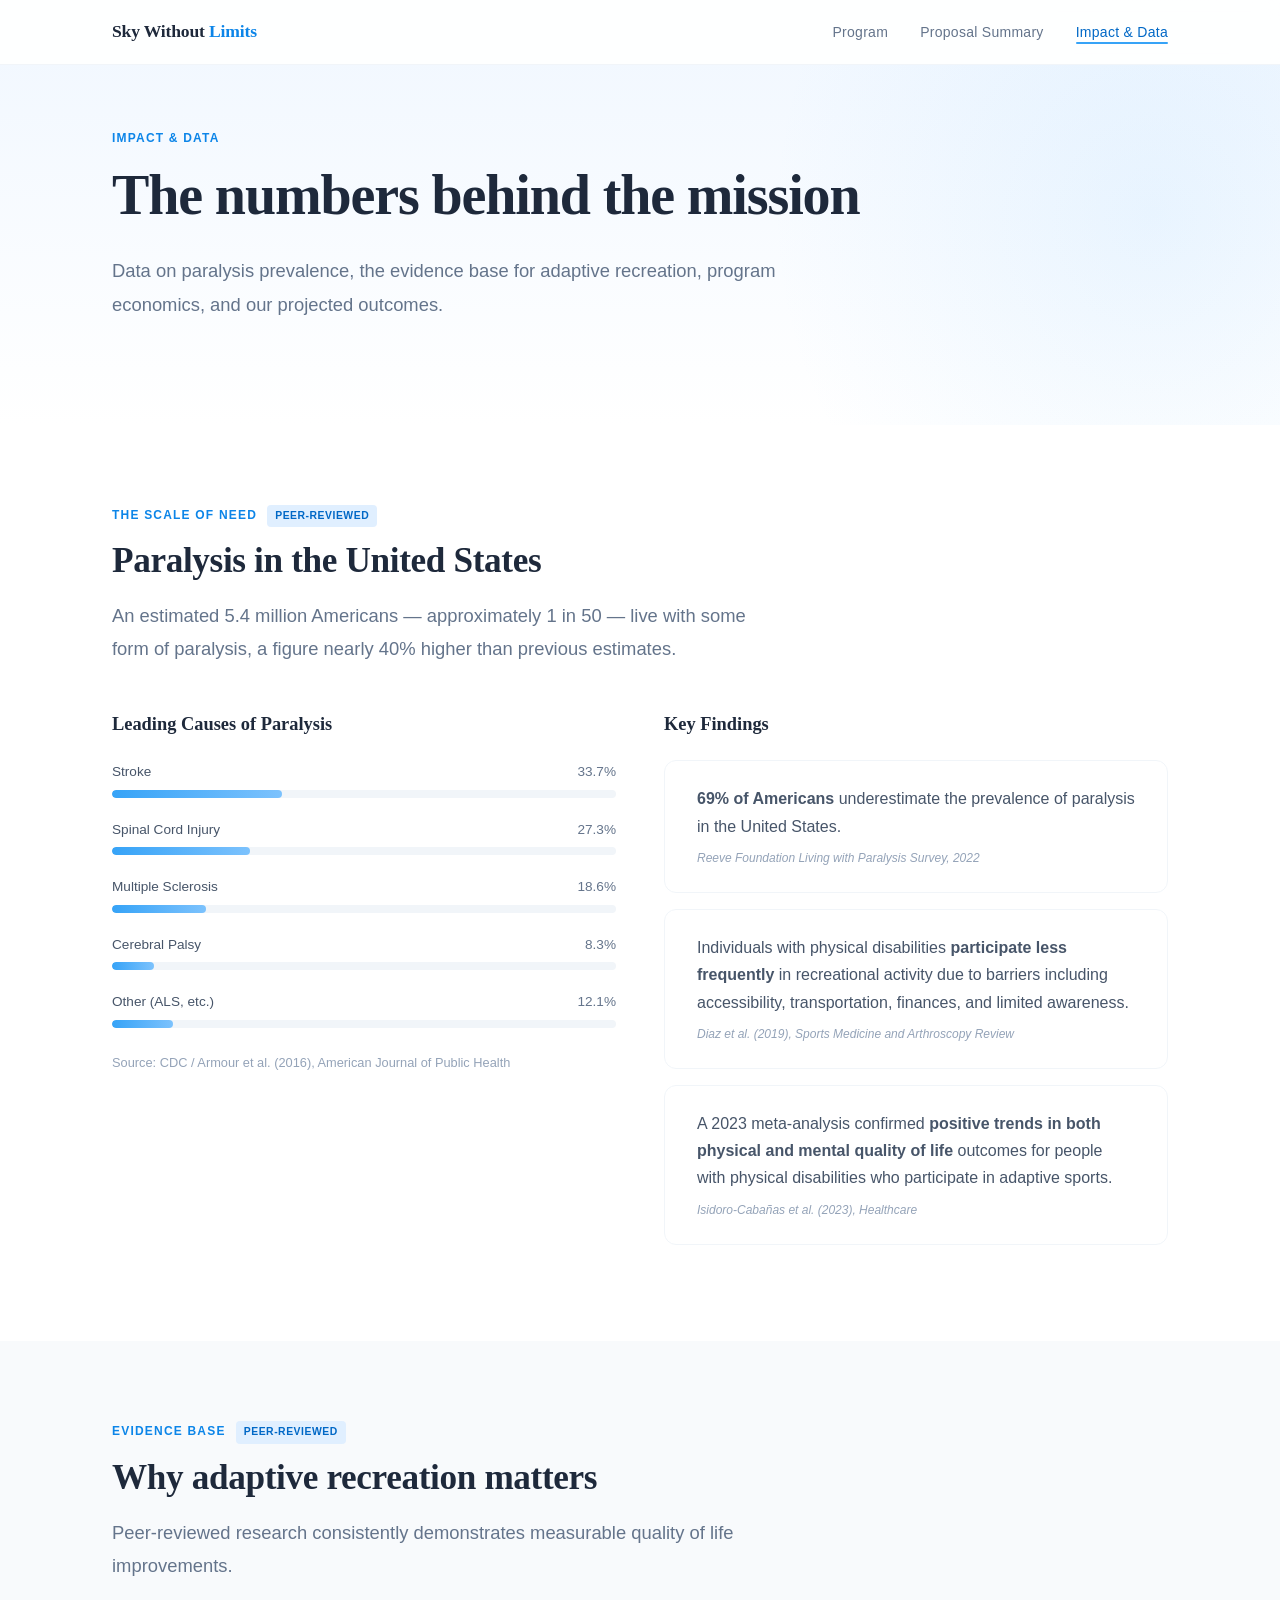
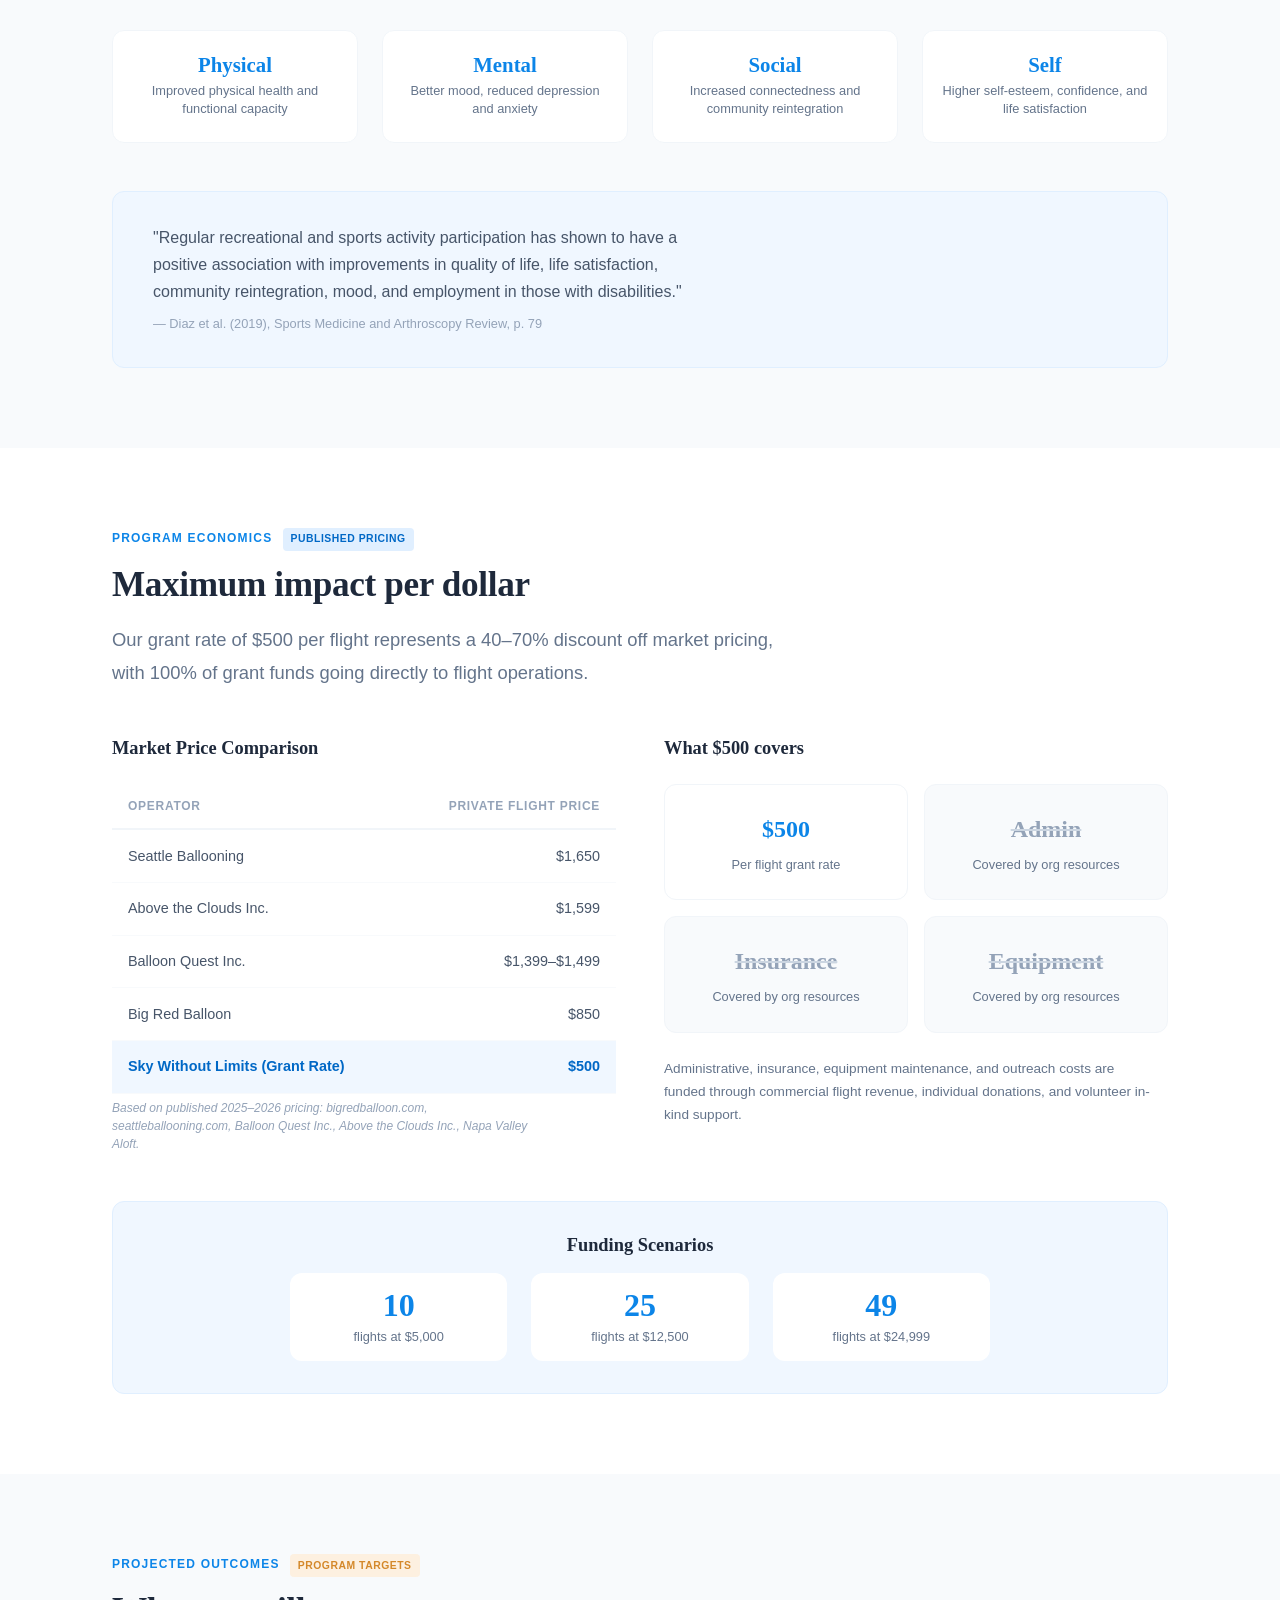
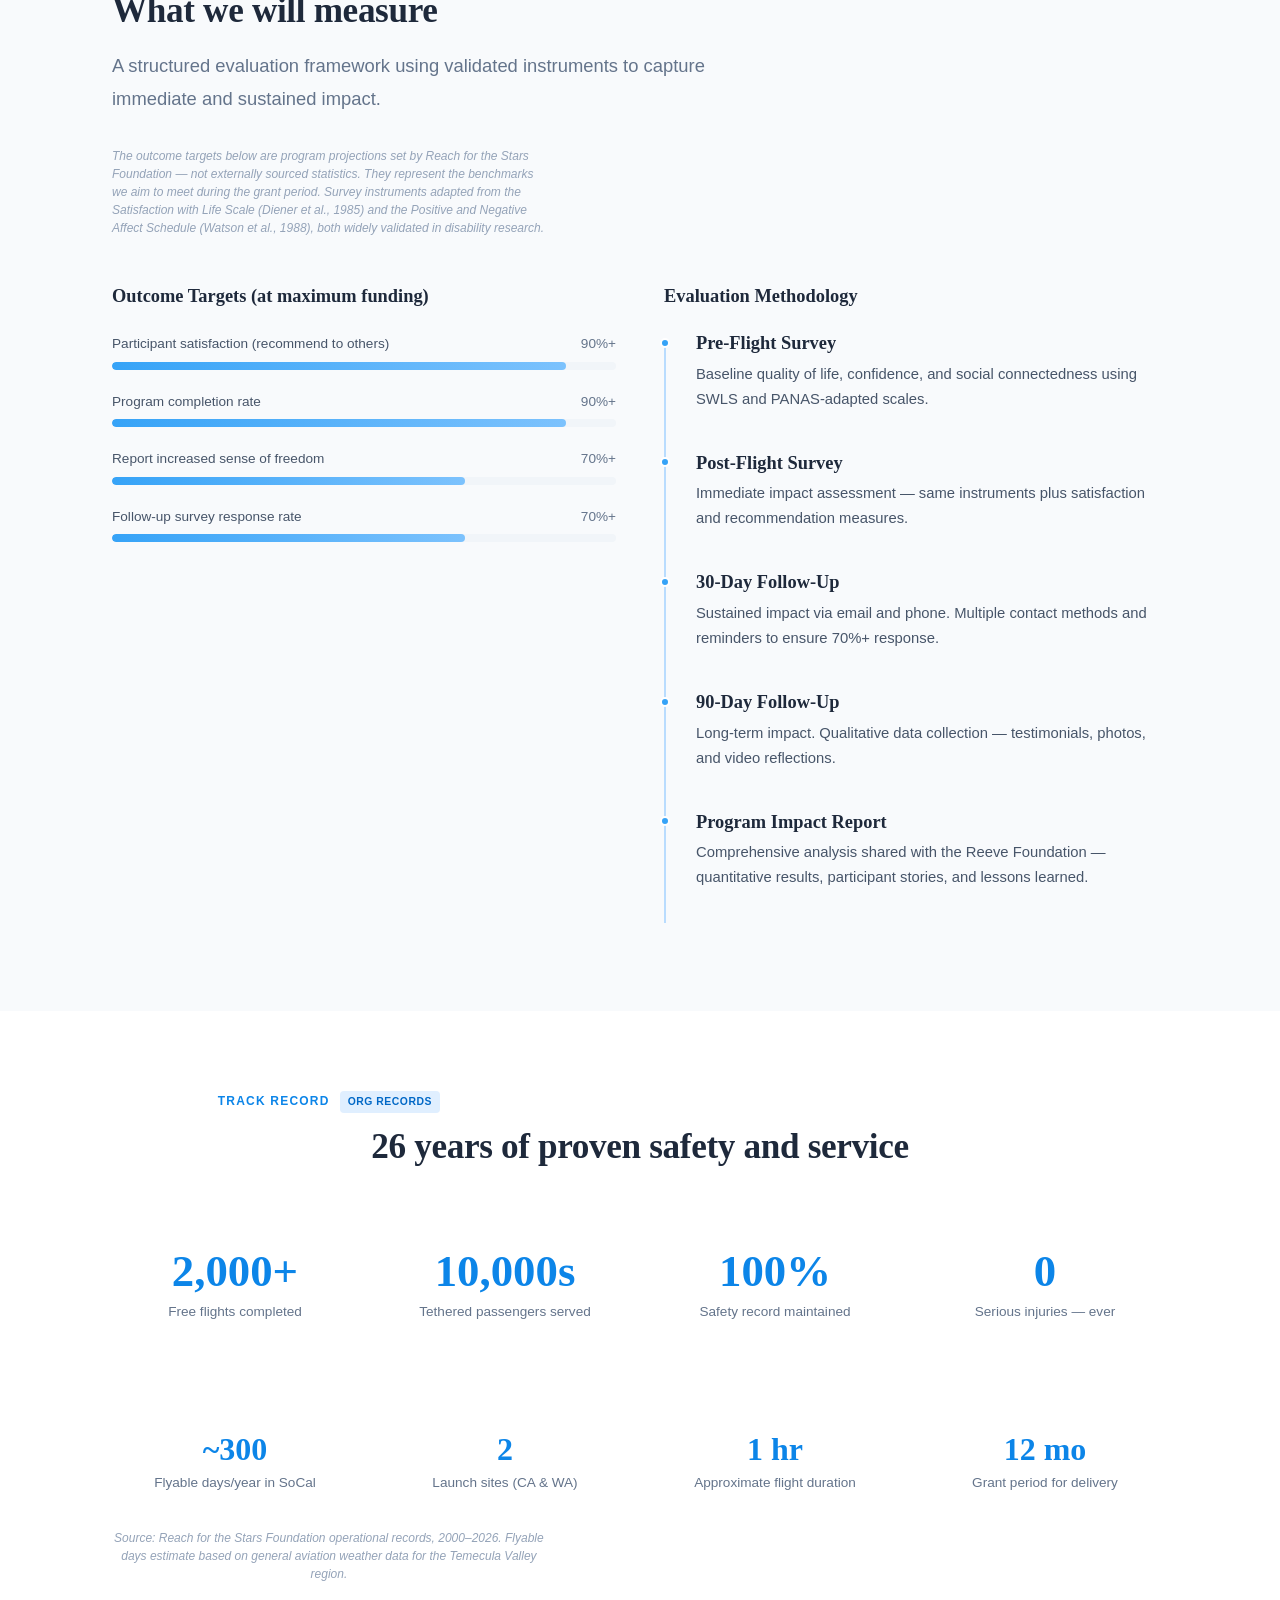
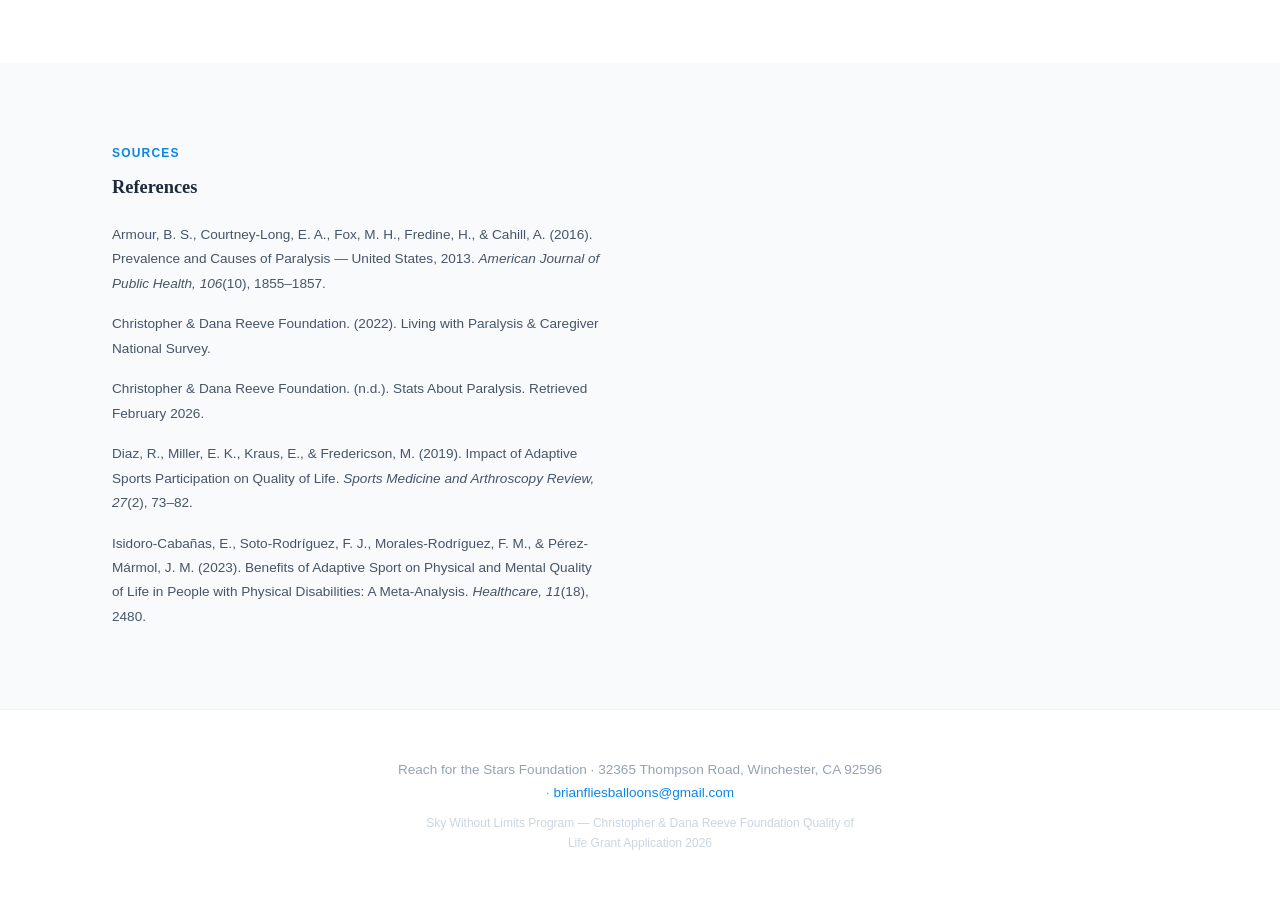
==== impact.html @ 9a1a1bbb "Sky Without Limits — Reeve Foundation grant companion site" ====
<!DOCTYPE html>
<html lang="en">
<head>
  <meta charset="UTF-8">
  <meta name="viewport" content="width=device-width, initial-scale=1.0">
  <title>Impact &amp; Data — Sky Without Limits</title>
  <link rel="stylesheet" href="styles.css">
  <style>
    /* Page-specific styles for data visualizations */
    .metric-ring {
      width: 140px;
      height: 140px;
      border-radius: 50%;
      display: flex;
      align-items: center;
      justify-content: center;
      margin: 0 auto 1rem;
      position: relative;
    }
    .metric-ring svg {
      position: absolute;
      top: 0;
      left: 0;
      width: 100%;
      height: 100%;
      transform: rotate(-90deg);
    }
    .metric-ring circle {
      fill: none;
      stroke-width: 6;
    }
    .metric-ring .ring-bg { stroke: var(--slate-100); }
    .metric-ring .ring-fill {
      stroke: var(--sky-400);
      stroke-linecap: round;
      transition: stroke-dashoffset 1.5s cubic-bezier(0.4, 0, 0.2, 1);
    }
    .metric-ring .ring-fill.warm { stroke: var(--warm-400); }
    .metric-ring .ring-label {
      position: relative;
      z-index: 1;
      text-align: center;
    }
    .metric-ring .ring-label .num {
      font-family: var(--font-serif);
      font-size: 1.6rem;
      font-weight: 600;
      color: var(--slate-800);
      line-height: 1;
      display: block;
    }
    .metric-ring .ring-label .unit {
      font-size: 0.7rem;
      color: var(--slate-400);
      text-transform: uppercase;
      letter-spacing: 0.06em;
    }

    .cause-legend {
      display: flex;
      flex-direction: column;
      gap: 0.75rem;
    }
    .cause-legend-item {
      display: flex;
      align-items: center;
      gap: 0.75rem;
    }
    .cause-dot {
      width: 12px;
      height: 12px;
      border-radius: 3px;
      flex-shrink: 0;
    }
    .cause-legend-item .cause-label {
      font-size: 0.85rem;
      color: var(--slate-600);
      flex: 1;
    }
    .cause-legend-item .cause-pct {
      font-size: 0.85rem;
      font-weight: 600;
      color: var(--slate-700);
    }

    .kpi-grid {
      display: grid;
      grid-template-columns: repeat(auto-fit, minmax(160px, 1fr));
      gap: 1.5rem;
    }
    .kpi {
      text-align: center;
      padding: 1.5rem 1rem;
      background: var(--white);
      border: 1px solid var(--slate-100);
      border-radius: 12px;
    }
    .kpi .kpi-value {
      font-family: var(--font-serif);
      font-size: 2rem;
      font-weight: 600;
      color: var(--sky-500);
      line-height: 1;
      margin-bottom: 0.4rem;
    }
    .kpi .kpi-label {
      font-size: 0.8rem;
      color: var(--slate-500);
      line-height: 1.4;
    }

    .research-card {
      background: var(--white);
      border: 1px solid var(--slate-100);
      border-radius: 12px;
      padding: 1.5rem 2rem;
      margin-bottom: 1rem;
    }
    .research-card .source {
      font-size: 0.75rem;
      color: var(--slate-400);
      margin-top: 0.5rem;
      font-style: italic;
    }

    .cost-breakdown {
      display: grid;
      grid-template-columns: repeat(auto-fit, minmax(180px, 1fr));
      gap: 1rem;
    }
    .cost-item {
      background: var(--white);
      border: 1px solid var(--slate-100);
      border-radius: 12px;
      padding: 1.5rem;
      text-align: center;
    }
    .cost-item .cost-amount {
      font-family: var(--font-serif);
      font-size: 1.5rem;
      font-weight: 600;
      color: var(--sky-500);
      margin-bottom: 0.25rem;
    }
    .cost-item .cost-label {
      font-size: 0.8rem;
      color: var(--slate-500);
    }
    .cost-item.covered {
      background: var(--slate-50);
      border-color: var(--slate-100);
    }
    .cost-item.covered .cost-amount {
      color: var(--slate-400);
      text-decoration: line-through;
      text-decoration-color: var(--slate-300);
    }
  </style>
</head>
<body>

<nav>
  <div class="nav-inner">
    <a href="index.html" class="logo">Sky Without <span>Limits</span></a>
    <button class="nav-toggle" onclick="document.querySelector('.nav-links').classList.toggle('open')" aria-label="Toggle navigation">
      <span></span><span></span><span></span>
    </button>
    <ul class="nav-links">
      <li><a href="index.html">Program</a></li>
      <li><a href="summary.html">Proposal Summary</a></li>
      <li><a href="impact.html" class="active">Impact &amp; Data</a></li>
    </ul>
  </div>
</nav>

<!-- ==================== HEADER ==================== -->
<section class="hero" style="padding: 8rem 0 4rem;">
  <div class="container">
    <p class="section-label fade-up">Impact &amp; Data</p>
    <h1 class="fade-up delay-1">The numbers behind the mission</h1>
    <p class="lead fade-up delay-2">Data on paralysis prevalence, the evidence base for adaptive recreation, program economics, and our projected outcomes.</p>
  </div>
</section>

<!-- ==================== PARALYSIS PREVALENCE ==================== -->
<section>
  <div class="container">
    <p class="section-label">The Scale of Need <span class="sourced-label">Peer-Reviewed</span></p>
    <h2 class="mb-2">Paralysis in the United States</h2>
    <p class="lead mb-6">An estimated 5.4 million Americans — approximately 1 in 50 — live with some form of paralysis, a figure nearly 40% higher than previous estimates.</p>

    <div class="two-col">
      <div>
        <h3 class="mb-3">Leading Causes of Paralysis</h3>
        <div class="data-bar-group">
          <div class="data-bar-item">
            <div class="data-bar-label"><span>Stroke</span><span>33.7%</span></div>
            <div class="data-bar"><div class="data-bar-fill" style="--target-width: 33.7%;"></div></div>
          </div>
          <div class="data-bar-item">
            <div class="data-bar-label"><span>Spinal Cord Injury</span><span>27.3%</span></div>
            <div class="data-bar"><div class="data-bar-fill" style="--target-width: 27.3%;"></div></div>
          </div>
          <div class="data-bar-item">
            <div class="data-bar-label"><span>Multiple Sclerosis</span><span>18.6%</span></div>
            <div class="data-bar"><div class="data-bar-fill" style="--target-width: 18.6%;"></div></div>
          </div>
          <div class="data-bar-item">
            <div class="data-bar-label"><span>Cerebral Palsy</span><span>8.3%</span></div>
            <div class="data-bar"><div class="data-bar-fill" style="--target-width: 8.3%;"></div></div>
          </div>
          <div class="data-bar-item">
            <div class="data-bar-label"><span>Other (ALS, etc.)</span><span>12.1%</span></div>
            <div class="data-bar"><div class="data-bar-fill" style="--target-width: 12.1%;"></div></div>
          </div>
        </div>
        <p class="mt-3" style="font-size: 0.8rem; color: var(--slate-400);">Source: CDC / Armour et al. (2016), American Journal of Public Health</p>
      </div>
      <div>
        <h3 class="mb-3">Key Findings</h3>
        <div class="research-card">
          <p><strong>69% of Americans</strong> underestimate the prevalence of paralysis in the United States.</p>
          <p class="source">Reeve Foundation Living with Paralysis Survey, 2022</p>
        </div>
        <div class="research-card">
          <p>Individuals with physical disabilities <strong>participate less frequently</strong> in recreational activity due to barriers including accessibility, transportation, finances, and limited awareness.</p>
          <p class="source">Diaz et al. (2019), Sports Medicine and Arthroscopy Review</p>
        </div>
        <div class="research-card">
          <p>A 2023 meta-analysis confirmed <strong>positive trends in both physical and mental quality of life</strong> outcomes for people with physical disabilities who participate in adaptive sports.</p>
          <p class="source">Isidoro-Cabañas et al. (2023), Healthcare</p>
        </div>
      </div>
    </div>
  </div>
</section>

<!-- ==================== RESEARCH EVIDENCE ==================== -->
<section class="bg-soft">
  <div class="container">
    <p class="section-label">Evidence Base <span class="sourced-label">Peer-Reviewed</span></p>
    <h2 class="mb-2">Why adaptive recreation matters</h2>
    <p class="lead mb-6">Peer-reviewed research consistently demonstrates measurable quality of life improvements.</p>

    <div class="kpi-grid">
      <div class="kpi">
        <div class="kpi-value" style="font-size: 1.3rem;">Physical</div>
        <div class="kpi-label">Improved physical health and functional capacity</div>
      </div>
      <div class="kpi">
        <div class="kpi-value" style="font-size: 1.3rem;">Mental</div>
        <div class="kpi-label">Better mood, reduced depression and anxiety</div>
      </div>
      <div class="kpi">
        <div class="kpi-value" style="font-size: 1.3rem;">Social</div>
        <div class="kpi-label">Increased connectedness and community reintegration</div>
      </div>
      <div class="kpi">
        <div class="kpi-value" style="font-size: 1.3rem;">Self</div>
        <div class="kpi-label">Higher self-esteem, confidence, and life satisfaction</div>
      </div>
    </div>

    <div class="highlight-box mt-6">
      <p>"Regular recreational and sports activity participation has shown to have a positive association with improvements in quality of life, life satisfaction, community reintegration, mood, and employment in those with disabilities."</p>
      <p style="font-size: 0.8rem; color: var(--slate-400); margin-top: 0.5rem;">— Diaz et al. (2019), Sports Medicine and Arthroscopy Review, p. 79</p>
    </div>
  </div>
</section>

<!-- ==================== PROGRAM ECONOMICS ==================== -->
<section>
  <div class="container">
    <p class="section-label">Program Economics <span class="sourced-label">Published Pricing</span></p>
    <h2 class="mb-2">Maximum impact per dollar</h2>
    <p class="lead mb-6">Our grant rate of $500 per flight represents a 40–70% discount off market pricing, with 100% of grant funds going directly to flight operations.</p>

    <div class="two-col mb-6">
      <div>
        <h3 class="mb-3">Market Price Comparison</h3>
        <table class="clean-table">
          <thead>
            <tr>
              <th>Operator</th>
              <th style="text-align: right;">Private Flight Price</th>
            </tr>
          </thead>
          <tbody>
            <tr>
              <td>Seattle Ballooning</td>
              <td style="text-align: right;">$1,650</td>
            </tr>
            <tr>
              <td>Above the Clouds Inc.</td>
              <td style="text-align: right;">$1,599</td>
            </tr>
            <tr>
              <td>Balloon Quest Inc.</td>
              <td style="text-align: right;">$1,399–$1,499</td>
            </tr>
            <tr>
              <td>Big Red Balloon</td>
              <td style="text-align: right;">$850</td>
            </tr>
            <tr style="background: var(--sky-50); font-weight: 600;">
              <td style="color: var(--sky-600);">Sky Without Limits (Grant Rate)</td>
              <td style="text-align: right; color: var(--sky-600);">$500</td>
            </tr>
          </tbody>
        </table>
        <p class="source-note">Based on published 2025–2026 pricing: bigredballoon.com, seattleballooning.com, Balloon Quest Inc., Above the Clouds Inc., Napa Valley Aloft.</p>
      </div>
      <div>
        <h3 class="mb-3">What $500 covers</h3>
        <div class="cost-breakdown">
          <div class="cost-item">
            <div class="cost-amount">$500</div>
            <div class="cost-label">Per flight grant rate</div>
          </div>
          <div class="cost-item covered">
            <div class="cost-amount">Admin</div>
            <div class="cost-label">Covered by org resources</div>
          </div>
          <div class="cost-item covered">
            <div class="cost-amount">Insurance</div>
            <div class="cost-label">Covered by org resources</div>
          </div>
          <div class="cost-item covered">
            <div class="cost-amount">Equipment</div>
            <div class="cost-label">Covered by org resources</div>
          </div>
        </div>
        <p class="mt-3" style="font-size: 0.85rem; color: var(--slate-500);">Administrative, insurance, equipment maintenance, and outreach costs are funded through commercial flight revenue, individual donations, and volunteer in-kind support.</p>
      </div>
    </div>

    <div class="highlight-box text-center">
      <h3 class="mb-2">Funding Scenarios</h3>
      <div class="kpi-grid" style="max-width: 700px; margin: 0 auto;">
        <div class="kpi" style="border: none; padding: 1rem;">
          <div class="kpi-value">10</div>
          <div class="kpi-label">flights at $5,000</div>
        </div>
        <div class="kpi" style="border: none; padding: 1rem;">
          <div class="kpi-value">25</div>
          <div class="kpi-label">flights at $12,500</div>
        </div>
        <div class="kpi" style="border: none; padding: 1rem;">
          <div class="kpi-value">49</div>
          <div class="kpi-label">flights at $24,999</div>
        </div>
      </div>
    </div>
  </div>
</section>

<!-- ==================== PROJECTED OUTCOMES ==================== -->
<section class="bg-soft">
  <div class="container">
    <p class="section-label">Projected Outcomes <span class="projected-label">Program Targets</span></p>
    <h2 class="mb-2">What we will measure</h2>
    <p class="lead mb-4">A structured evaluation framework using validated instruments to capture immediate and sustained impact.</p>
    <p class="source-note mb-6">The outcome targets below are program projections set by Reach for the Stars Foundation — not externally sourced statistics. They represent the benchmarks we aim to meet during the grant period. Survey instruments adapted from the Satisfaction with Life Scale (Diener et al., 1985) and the Positive and Negative Affect Schedule (Watson et al., 1988), both widely validated in disability research.</p>

    <div class="two-col">
      <div>
        <h3 class="mb-3">Outcome Targets (at maximum funding)</h3>
        <div class="data-bar-group">
          <div class="data-bar-item">
            <div class="data-bar-label"><span>Participant satisfaction (recommend to others)</span><span>90%+</span></div>
            <div class="data-bar"><div class="data-bar-fill" style="--target-width: 90%;"></div></div>
          </div>
          <div class="data-bar-item">
            <div class="data-bar-label"><span>Program completion rate</span><span>90%+</span></div>
            <div class="data-bar"><div class="data-bar-fill" style="--target-width: 90%;"></div></div>
          </div>
          <div class="data-bar-item">
            <div class="data-bar-label"><span>Report increased sense of freedom</span><span>70%+</span></div>
            <div class="data-bar"><div class="data-bar-fill" style="--target-width: 70%;"></div></div>
          </div>
          <div class="data-bar-item">
            <div class="data-bar-label"><span>Follow-up survey response rate</span><span>70%+</span></div>
            <div class="data-bar"><div class="data-bar-fill" style="--target-width: 70%;"></div></div>
          </div>
        </div>
      </div>
      <div>
        <h3 class="mb-3">Evaluation Methodology</h3>
        <div class="timeline">
          <div class="timeline-item">
            <h3>Pre-Flight Survey</h3>
            <p>Baseline quality of life, confidence, and social connectedness using SWLS and PANAS-adapted scales.</p>
          </div>
          <div class="timeline-item">
            <h3>Post-Flight Survey</h3>
            <p>Immediate impact assessment — same instruments plus satisfaction and recommendation measures.</p>
          </div>
          <div class="timeline-item">
            <h3>30-Day Follow-Up</h3>
            <p>Sustained impact via email and phone. Multiple contact methods and reminders to ensure 70%+ response.</p>
          </div>
          <div class="timeline-item">
            <h3>90-Day Follow-Up</h3>
            <p>Long-term impact. Qualitative data collection — testimonials, photos, and video reflections.</p>
          </div>
          <div class="timeline-item">
            <h3>Program Impact Report</h3>
            <p>Comprehensive analysis shared with the Reeve Foundation — quantitative results, participant stories, and lessons learned.</p>
          </div>
        </div>
      </div>
    </div>
  </div>
</section>

<!-- ==================== OPERATIONAL TRACK RECORD ==================== -->
<section>
  <div class="container text-center">
    <p class="section-label">Track Record <span class="sourced-label">Org Records</span></p>
    <h2 class="mb-6">26 years of proven safety and service</h2>
    <div class="stat-grid mb-6">
      <div class="stat">
        <div class="number">2,000+</div>
        <div class="label">Free flights completed</div>
      </div>
      <div class="stat">
        <div class="number">10,000s</div>
        <div class="label">Tethered passengers served</div>
      </div>
      <div class="stat">
        <div class="number">100%</div>
        <div class="label">Safety record maintained</div>
      </div>
      <div class="stat">
        <div class="number">0</div>
        <div class="label">Serious injuries — ever</div>
      </div>
    </div>
    <div class="stat-grid">
      <div class="stat">
        <div class="number" style="font-size: 2rem;">~300</div>
        <div class="label">Flyable days/year in SoCal</div>
      </div>
      <div class="stat">
        <div class="number" style="font-size: 2rem;">2</div>
        <div class="label">Launch sites (CA &amp; WA)</div>
      </div>
      <div class="stat">
        <div class="number" style="font-size: 2rem;">1 hr</div>
        <div class="label">Approximate flight duration</div>
      </div>
      <div class="stat">
        <div class="number" style="font-size: 2rem;">12 mo</div>
        <div class="label">Grant period for delivery</div>
      </div>
    </div>
    <p class="source-note mt-4">Source: Reach for the Stars Foundation operational records, 2000–2026. Flyable days estimate based on general aviation weather data for the Temecula Valley region.</p>
  </div>
</section>

<!-- ==================== SOURCES ==================== -->
<section class="bg-soft">
  <div class="container">
    <p class="section-label">Sources</p>
    <h3 class="mb-3">References</h3>
    <div style="font-size: 0.85rem; color: var(--slate-500); line-height: 1.8;">
      <p class="mb-2">Armour, B. S., Courtney-Long, E. A., Fox, M. H., Fredine, H., &amp; Cahill, A. (2016). Prevalence and Causes of Paralysis — United States, 2013. <em>American Journal of Public Health, 106</em>(10), 1855–1857.</p>
      <p class="mb-2">Christopher &amp; Dana Reeve Foundation. (2022). Living with Paralysis &amp; Caregiver National Survey.</p>
      <p class="mb-2">Christopher &amp; Dana Reeve Foundation. (n.d.). Stats About Paralysis. Retrieved February 2026.</p>
      <p class="mb-2">Diaz, R., Miller, E. K., Kraus, E., &amp; Fredericson, M. (2019). Impact of Adaptive Sports Participation on Quality of Life. <em>Sports Medicine and Arthroscopy Review, 27</em>(2), 73–82.</p>
      <p>Isidoro-Cabañas, E., Soto-Rodríguez, F. J., Morales-Rodríguez, F. M., &amp; Pérez-Mármol, J. M. (2023). Benefits of Adaptive Sport on Physical and Mental Quality of Life in People with Physical Disabilities: A Meta-Analysis. <em>Healthcare, 11</em>(18), 2480.</p>
    </div>
  </div>
</section>

<footer>
  <div class="container">
    <p>Reach for the Stars Foundation &middot; 32365 Thompson Road, Winchester, CA 92596 &middot; <a href="mailto:brianfliesballoons@gmail.com">brianfliesballoons@gmail.com</a></p>
    <p class="mt-1" style="font-size: 0.75rem; color: var(--slate-300);">Sky Without Limits Program — Christopher &amp; Dana Reeve Foundation Quality of Life Grant Application 2026</p>
  </div>
</footer>

<script>
// Animate data bars on scroll
const barObserver = new IntersectionObserver((entries) => {
  entries.forEach(entry => {
    if (entry.isIntersecting) {
      entry.target.querySelectorAll('.data-bar-fill').forEach(bar => {
        bar.classList.add('animate');
      });
      barObserver.unobserve(entry.target);
    }
  });
}, { threshold: 0.2 });

document.querySelectorAll('.data-bar-group').forEach(group => {
  barObserver.observe(group);
});

// Animate other elements
const fadeObserver = new IntersectionObserver((entries) => {
  entries.forEach(entry => {
    if (entry.isIntersecting) {
      entry.target.classList.add('fade-up');
      fadeObserver.unobserve(entry.target);
    }
  });
}, { threshold: 0.1 });

document.querySelectorAll('.research-card, .kpi, .timeline-item').forEach(el => {
  fadeObserver.observe(el);
});
</script>

</body>
</html>
---- styles.css ----
/* ============================================
   SKY WITHOUT LIMITS — Design System
   Light, airy, minimal with maximal information
   ============================================ */

/* Reset & Base */
*, *::before, *::after { box-sizing: border-box; margin: 0; padding: 0; }

:root {
  --sky-50: #f0f7ff;
  --sky-100: #e0efff;
  --sky-200: #b9dcfe;
  --sky-300: #7cc2fd;
  --sky-400: #36a3f7;
  --sky-500: #0c85e8;
  --sky-600: #0068c6;
  --sky-700: #0153a1;
  --warm-50: #fef9f3;
  --warm-100: #fdf0e0;
  --warm-200: #f9dbb8;
  --warm-400: #e8a84c;
  --warm-500: #d4882a;
  --slate-50: #f8fafc;
  --slate-100: #f1f5f9;
  --slate-200: #e2e8f0;
  --slate-300: #cbd5e1;
  --slate-400: #94a3b8;
  --slate-500: #64748b;
  --slate-600: #475569;
  --slate-700: #334155;
  --slate-800: #1e293b;
  --slate-900: #0f172a;
  --white: #ffffff;
  --font-sans: 'Inter', -apple-system, BlinkMacSystemFont, 'Segoe UI', sans-serif;
  --font-serif: 'Playfair Display', Georgia, serif;
  --max-width: 1120px;
  --transition: 0.3s cubic-bezier(0.4, 0, 0.2, 1);
}

@import url('https://fonts.googleapis.com/css2?family=Inter:wght@300;400;500;600;700&family=Playfair+Display:ital,wght@0,400;0,600;1,400&display=swap');

html { scroll-behavior: smooth; }

body {
  font-family: var(--font-sans);
  color: var(--slate-700);
  line-height: 1.7;
  font-size: 16px;
  background: var(--white);
  -webkit-font-smoothing: antialiased;
}

/* ---- Navigation ---- */
nav {
  position: fixed;
  top: 0;
  left: 0;
  right: 0;
  z-index: 100;
  background: rgba(255, 255, 255, 0.92);
  backdrop-filter: blur(12px);
  -webkit-backdrop-filter: blur(12px);
  border-bottom: 1px solid var(--slate-100);
  transition: var(--transition);
}

nav .nav-inner {
  max-width: var(--max-width);
  margin: 0 auto;
  padding: 0 2rem;
  display: flex;
  align-items: center;
  justify-content: space-between;
  height: 64px;
}

nav .logo {
  font-family: var(--font-serif);
  font-size: 1.1rem;
  font-weight: 600;
  color: var(--slate-800);
  text-decoration: none;
  letter-spacing: -0.01em;
}

nav .logo span { color: var(--sky-500); }

nav .nav-links {
  display: flex;
  gap: 2rem;
  list-style: none;
}

nav .nav-links a {
  text-decoration: none;
  color: var(--slate-500);
  font-size: 0.875rem;
  font-weight: 500;
  letter-spacing: 0.02em;
  transition: var(--transition);
  position: relative;
}

nav .nav-links a:hover,
nav .nav-links a.active {
  color: var(--sky-600);
}

nav .nav-links a.active::after {
  content: '';
  position: absolute;
  bottom: -4px;
  left: 0;
  right: 0;
  height: 2px;
  background: var(--sky-400);
  border-radius: 1px;
}

/* Mobile nav toggle */
.nav-toggle {
  display: none;
  background: none;
  border: none;
  cursor: pointer;
  padding: 0.5rem;
}

.nav-toggle span {
  display: block;
  width: 20px;
  height: 2px;
  background: var(--slate-600);
  margin: 4px 0;
  transition: var(--transition);
}

/* ---- Layout ---- */
.container {
  max-width: var(--max-width);
  margin: 0 auto;
  padding: 0 2rem;
}

section {
  padding: 5rem 0;
}

/* ---- Typography ---- */
h1, h2, h3 {
  font-family: var(--font-serif);
  color: var(--slate-800);
  line-height: 1.25;
}

h1 {
  font-size: clamp(2.2rem, 4.5vw, 3.5rem);
  font-weight: 600;
  letter-spacing: -0.02em;
}

h2 {
  font-size: clamp(1.6rem, 3vw, 2.2rem);
  font-weight: 600;
  letter-spacing: -0.01em;
}

h3 {
  font-size: 1.15rem;
  font-weight: 600;
}

p {
  color: var(--slate-600);
  max-width: 65ch;
}

.lead {
  font-size: 1.15rem;
  line-height: 1.8;
  color: var(--slate-500);
}

.section-label {
  font-size: 0.75rem;
  font-weight: 600;
  letter-spacing: 0.1em;
  text-transform: uppercase;
  color: var(--sky-500);
  margin-bottom: 0.75rem;
}

/* ---- Hero ---- */
.hero {
  padding: 10rem 0 6rem;
  background: linear-gradient(180deg, var(--sky-50) 0%, var(--white) 100%);
  position: relative;
  overflow: hidden;
}

.hero::before {
  content: '';
  position: absolute;
  top: -50%;
  right: -20%;
  width: 60%;
  height: 200%;
  background: radial-gradient(ellipse, rgba(124, 194, 253, 0.12) 0%, transparent 70%);
  pointer-events: none;
}

.hero h1 {
  margin-bottom: 1.5rem;
}

.hero h1 em {
  font-style: italic;
  color: var(--sky-500);
}

.hero .lead {
  margin-bottom: 2.5rem;
}

.hero-meta {
  display: flex;
  gap: 2.5rem;
  flex-wrap: wrap;
}

.hero-meta-item {
  display: flex;
  flex-direction: column;
  gap: 0.2rem;
}

.hero-meta-item .label {
  font-size: 0.7rem;
  font-weight: 600;
  letter-spacing: 0.08em;
  text-transform: uppercase;
  color: var(--slate-400);
}

.hero-meta-item .value {
  font-size: 1.1rem;
  font-weight: 600;
  color: var(--slate-800);
}

/* ---- Cards ---- */
.card-grid {
  display: grid;
  grid-template-columns: repeat(auto-fit, minmax(300px, 1fr));
  gap: 1.5rem;
}

.card {
  background: var(--white);
  border: 1px solid var(--slate-100);
  border-radius: 12px;
  padding: 2rem;
  transition: var(--transition);
}

.card:hover {
  border-color: var(--sky-200);
  box-shadow: 0 4px 24px rgba(12, 133, 232, 0.06);
}

.card-icon {
  width: 44px;
  height: 44px;
  border-radius: 10px;
  background: var(--sky-50);
  display: flex;
  align-items: center;
  justify-content: center;
  margin-bottom: 1.25rem;
  font-size: 1.3rem;
}

.card h3 { margin-bottom: 0.6rem; }
.card p { font-size: 0.925rem; }

/* ---- Stats ---- */
.stat-grid {
  display: grid;
  grid-template-columns: repeat(auto-fit, minmax(200px, 1fr));
  gap: 1.5rem;
}

.stat {
  text-align: center;
  padding: 2rem 1rem;
}

.stat .number {
  font-family: var(--font-serif);
  font-size: 2.8rem;
  font-weight: 600;
  color: var(--sky-500);
  line-height: 1;
  margin-bottom: 0.5rem;
}

.stat .label {
  font-size: 0.85rem;
  color: var(--slate-500);
  line-height: 1.4;
}

/* ---- Testimonials ---- */
.testimonial {
  border-left: 3px solid var(--sky-200);
  padding: 1.5rem 0 1.5rem 2rem;
  margin-bottom: 2.5rem;
}

.testimonial blockquote {
  font-family: var(--font-serif);
  font-size: 1.1rem;
  font-style: italic;
  color: var(--slate-700);
  line-height: 1.8;
  margin-bottom: 1rem;
  max-width: 60ch;
}

.testimonial cite {
  font-style: normal;
  font-family: var(--font-sans);
  font-size: 0.85rem;
  font-weight: 500;
  color: var(--slate-500);
}

/* ---- Timeline ---- */
.timeline {
  position: relative;
  padding-left: 2rem;
}

.timeline::before {
  content: '';
  position: absolute;
  left: 0;
  top: 0.5rem;
  bottom: 0.5rem;
  width: 2px;
  background: var(--sky-200);
}

.timeline-item {
  position: relative;
  padding-bottom: 2.5rem;
}

.timeline-item::before {
  content: '';
  position: absolute;
  left: -2rem;
  top: 0.35rem;
  width: 10px;
  height: 10px;
  border-radius: 50%;
  background: var(--sky-400);
  border: 2px solid var(--white);
  transform: translateX(-4px);
}

.timeline-item h3 { margin-bottom: 0.4rem; }
.timeline-item p { font-size: 0.925rem; }

/* ---- Data Bars ---- */
.data-bar-group {
  display: flex;
  flex-direction: column;
  gap: 1.25rem;
}

.data-bar-item {
  display: flex;
  flex-direction: column;
  gap: 0.4rem;
}

.data-bar-label {
  display: flex;
  justify-content: space-between;
  font-size: 0.85rem;
}

.data-bar-label span:first-child { color: var(--slate-600); font-weight: 500; }
.data-bar-label span:last-child { color: var(--slate-500); }

.data-bar {
  height: 8px;
  background: var(--slate-100);
  border-radius: 4px;
  overflow: hidden;
}

.data-bar-fill {
  height: 100%;
  border-radius: 4px;
  background: linear-gradient(90deg, var(--sky-400), var(--sky-300));
  transition: width 1.2s cubic-bezier(0.4, 0, 0.2, 1);
  width: 0;
}

.data-bar-fill.animate { width: var(--target-width); }

/* ---- Tables ---- */
.clean-table {
  width: 100%;
  border-collapse: collapse;
  font-size: 0.9rem;
}

.clean-table thead th {
  text-align: left;
  padding: 0.75rem 1rem;
  font-size: 0.75rem;
  font-weight: 600;
  letter-spacing: 0.06em;
  text-transform: uppercase;
  color: var(--slate-400);
  border-bottom: 2px solid var(--slate-100);
}

.clean-table tbody td {
  padding: 0.85rem 1rem;
  border-bottom: 1px solid var(--slate-50);
  color: var(--slate-600);
}

.clean-table tbody tr:hover { background: var(--sky-50); }

/* ---- Comparison ---- */
.comparison {
  display: grid;
  grid-template-columns: 1fr auto 1fr;
  gap: 2rem;
  align-items: center;
}

.comparison-item {
  text-align: center;
  padding: 2rem;
}

.comparison-vs {
  font-family: var(--font-serif);
  font-size: 1.2rem;
  color: var(--slate-300);
  font-style: italic;
}

.price-tag {
  font-family: var(--font-serif);
  font-size: 2.5rem;
  font-weight: 600;
  line-height: 1;
  margin-bottom: 0.5rem;
}

.price-tag.market { color: var(--slate-400); text-decoration: line-through; text-decoration-color: var(--slate-300); }
.price-tag.grant { color: var(--sky-500); }

/* ---- Highlight Box ---- */
.highlight-box {
  background: var(--sky-50);
  border: 1px solid var(--sky-100);
  border-radius: 12px;
  padding: 2rem 2.5rem;
}

.highlight-box.warm {
  background: var(--warm-50);
  border-color: var(--warm-100);
}

/* ---- Footer ---- */
footer {
  padding: 3rem 0;
  border-top: 1px solid var(--slate-100);
  text-align: center;
}

footer p {
  font-size: 0.85rem;
  color: var(--slate-400);
  margin: 0 auto;
}

footer a {
  color: var(--sky-500);
  text-decoration: none;
}

/* ---- Utilities ---- */
.text-center { text-align: center; }
.mx-auto { margin-left: auto; margin-right: auto; }
.mt-1 { margin-top: 0.5rem; }
.mt-2 { margin-top: 1rem; }
.mt-3 { margin-top: 1.5rem; }
.mt-4 { margin-top: 2rem; }
.mt-6 { margin-top: 3rem; }
.mb-1 { margin-bottom: 0.5rem; }
.mb-2 { margin-bottom: 1rem; }
.mb-3 { margin-bottom: 1.5rem; }
.mb-4 { margin-bottom: 2rem; }
.mb-6 { margin-bottom: 3rem; }
.gap-section { padding: 6rem 0; }
.bg-soft { background: var(--slate-50); }
.bg-sky { background: var(--sky-50); }

.divider {
  border: none;
  height: 1px;
  background: var(--slate-100);
  margin: 3rem 0;
}

.two-col {
  display: grid;
  grid-template-columns: 1fr 1fr;
  gap: 3rem;
  align-items: start;
}

.badge {
  display: inline-block;
  padding: 0.3rem 0.8rem;
  border-radius: 99px;
  font-size: 0.75rem;
  font-weight: 600;
  letter-spacing: 0.03em;
}

.badge-sky { background: var(--sky-100); color: var(--sky-600); }
.badge-warm { background: var(--warm-100); color: var(--warm-500); }

/* ---- Donut Chart (CSS) ---- */
.donut-chart {
  width: 180px;
  height: 180px;
  border-radius: 50%;
  position: relative;
  display: flex;
  align-items: center;
  justify-content: center;
  margin: 0 auto;
}

.donut-chart .center-label {
  position: absolute;
  text-align: center;
}

.donut-chart .center-label .number {
  font-family: var(--font-serif);
  font-size: 1.8rem;
  font-weight: 600;
  color: var(--slate-800);
  line-height: 1;
}

.donut-chart .center-label .text {
  font-size: 0.7rem;
  color: var(--slate-400);
  text-transform: uppercase;
  letter-spacing: 0.06em;
}

/* ---- Responsive ---- */
@media (max-width: 768px) {
  .hero { padding: 7rem 0 4rem; }
  section { padding: 3.5rem 0; }
  .two-col { grid-template-columns: 1fr; gap: 2rem; }
  .comparison { grid-template-columns: 1fr; gap: 1rem; }
  .comparison-vs { display: none; }
  .stat-grid { grid-template-columns: repeat(2, 1fr); }
  .card-grid { grid-template-columns: 1fr; }

  .nav-toggle { display: block; }
  nav .nav-links {
    display: none;
    position: absolute;
    top: 64px;
    left: 0;
    right: 0;
    background: var(--white);
    flex-direction: column;
    padding: 1rem 2rem 1.5rem;
    border-bottom: 1px solid var(--slate-100);
    gap: 1rem;
  }
  nav .nav-links.open { display: flex; }
}

/* ---- Source Citations ---- */
.source-note {
  font-size: 0.75rem;
  color: var(--slate-400);
  font-style: italic;
  margin-top: 0.35rem;
  line-height: 1.5;
}

.source-note a {
  color: var(--sky-500);
  text-decoration: none;
}

.source-note a:hover { text-decoration: underline; }

.projected-label {
  display: inline-block;
  padding: 0.15rem 0.5rem;
  border-radius: 4px;
  font-size: 0.65rem;
  font-weight: 600;
  letter-spacing: 0.05em;
  text-transform: uppercase;
  background: var(--warm-100);
  color: var(--warm-500);
  vertical-align: middle;
  margin-left: 0.35rem;
}

.sourced-label {
  display: inline-block;
  padding: 0.15rem 0.5rem;
  border-radius: 4px;
  font-size: 0.65rem;
  font-weight: 600;
  letter-spacing: 0.05em;
  text-transform: uppercase;
  background: var(--sky-100);
  color: var(--sky-600);
  vertical-align: middle;
  margin-left: 0.35rem;
}

/* ---- Animations ---- */
@keyframes fadeUp {
  from { opacity: 0; transform: translateY(20px); }
  to { opacity: 1; transform: translateY(0); }
}

.fade-up {
  opacity: 0;
  animation: fadeUp 0.6s ease forwards;
}

.fade-up.delay-1 { animation-delay: 0.1s; }
.fade-up.delay-2 { animation-delay: 0.2s; }
.fade-up.delay-3 { animation-delay: 0.3s; }
.fade-up.delay-4 { animation-delay: 0.4s; }
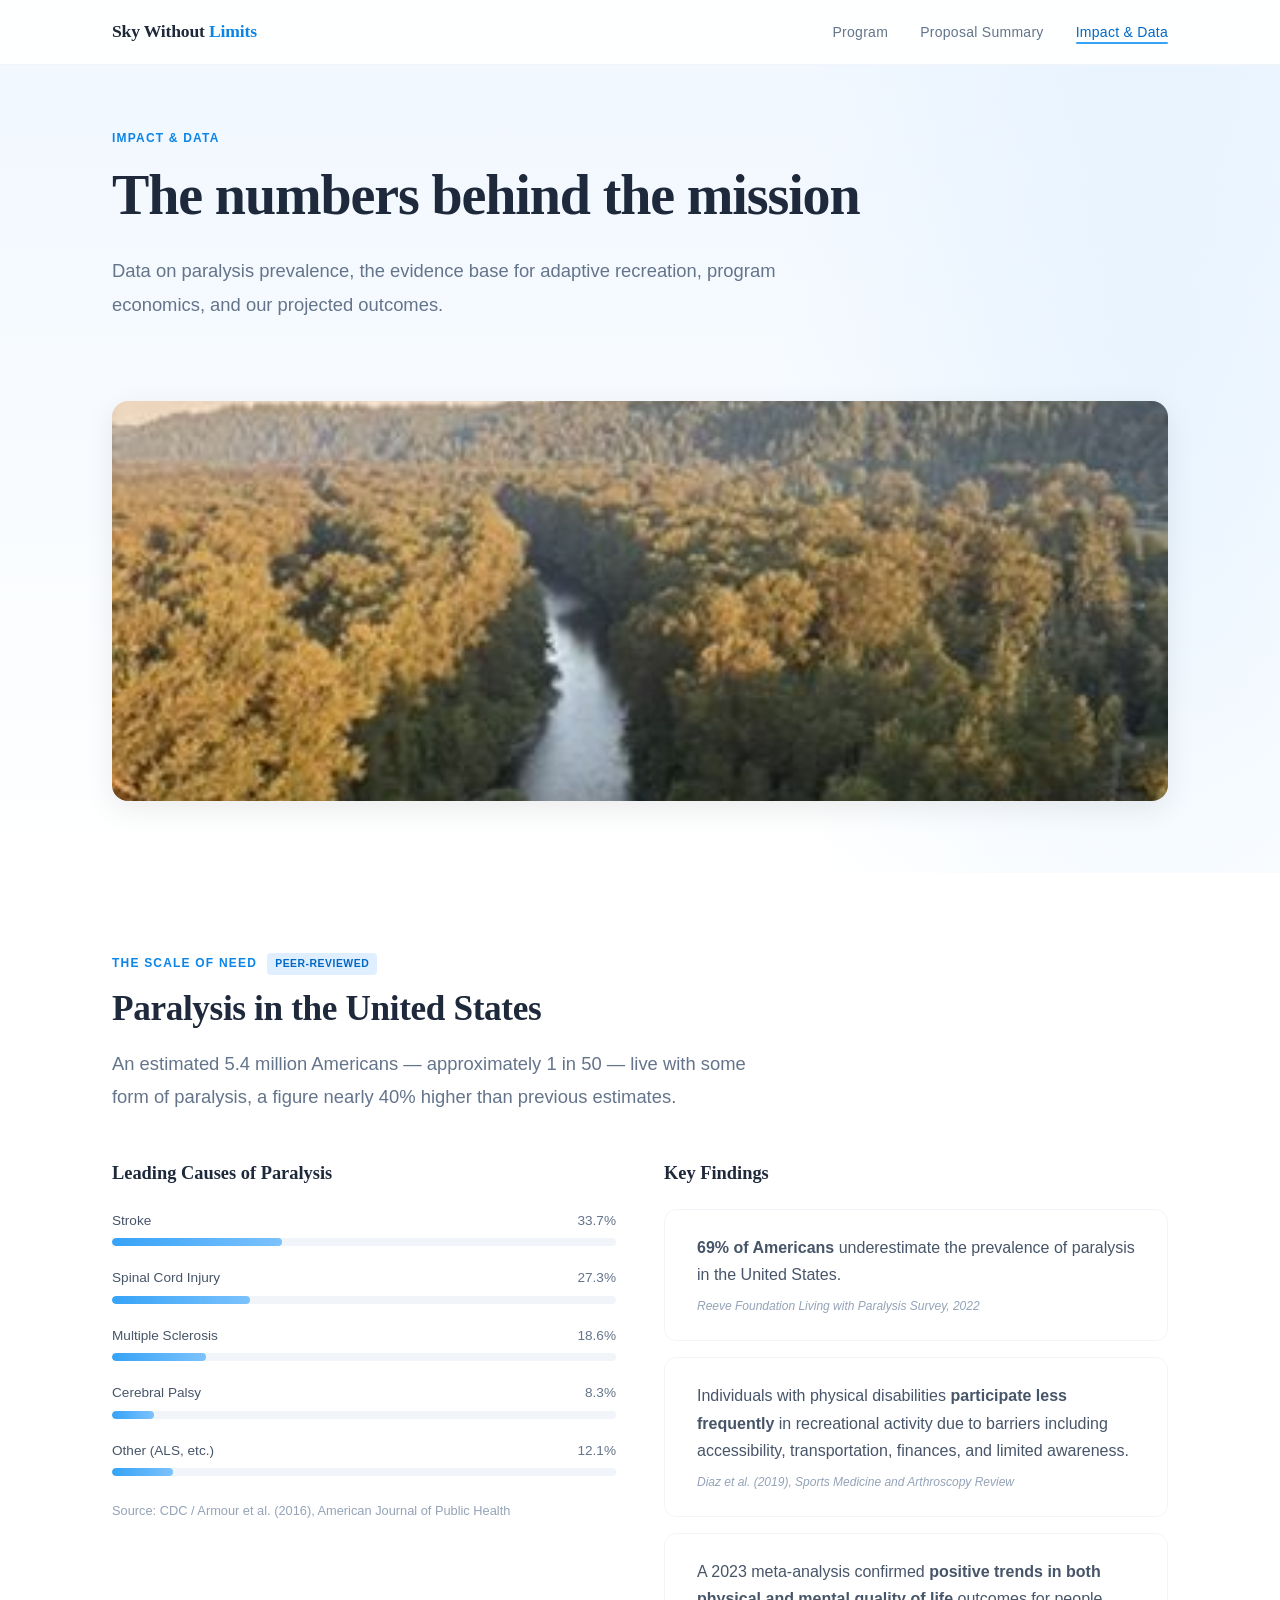
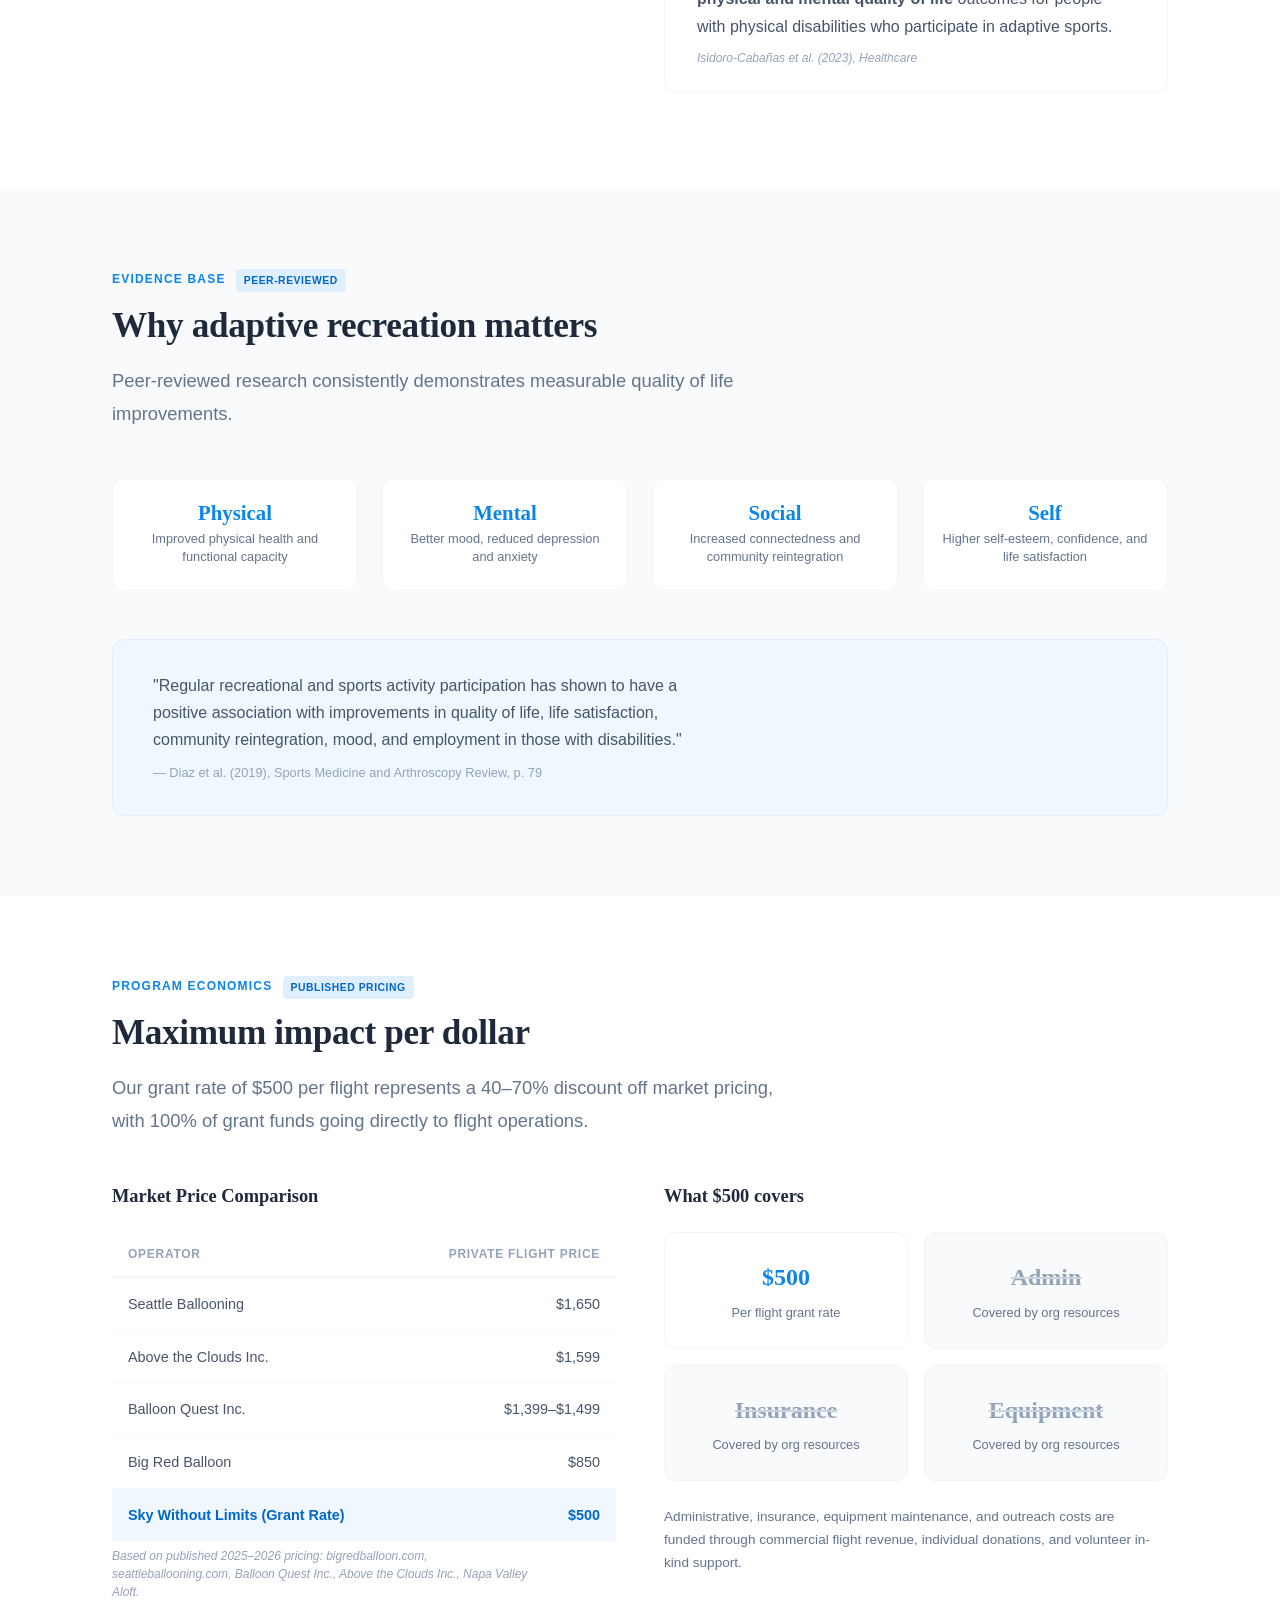
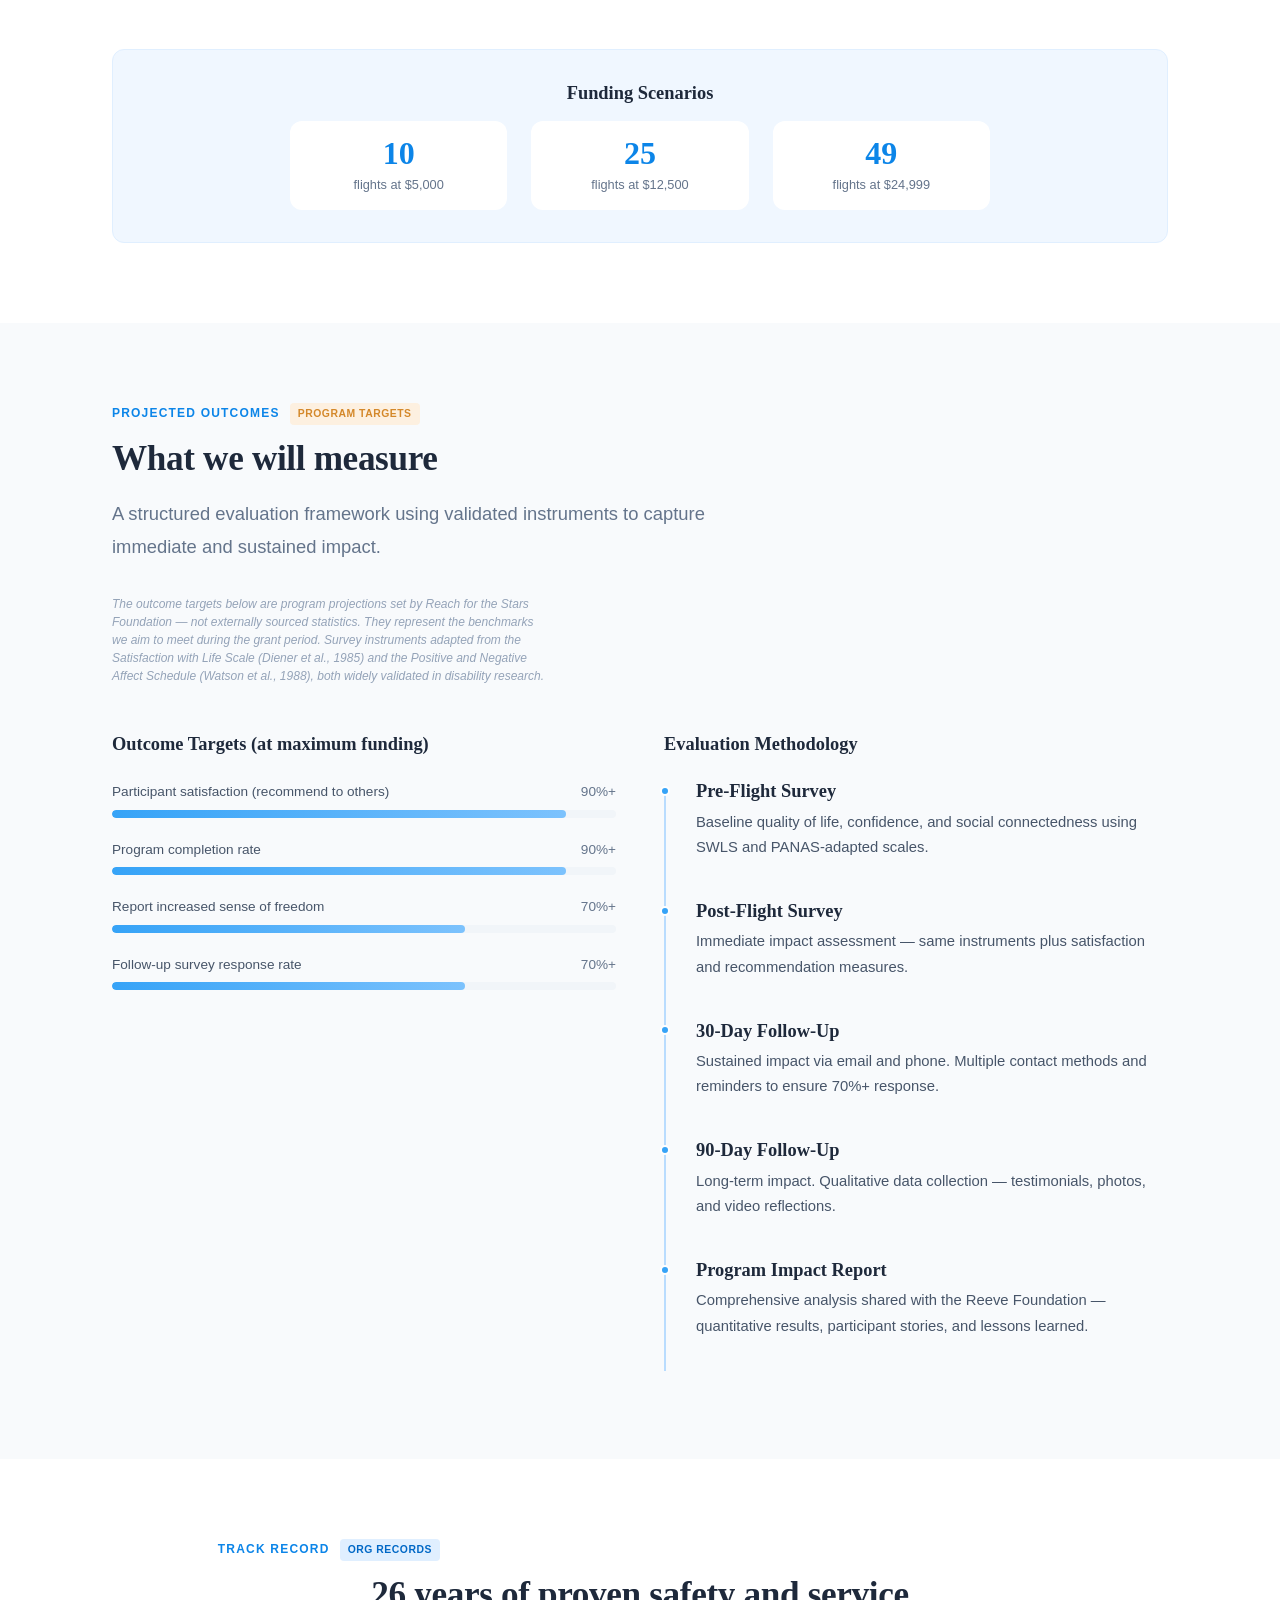
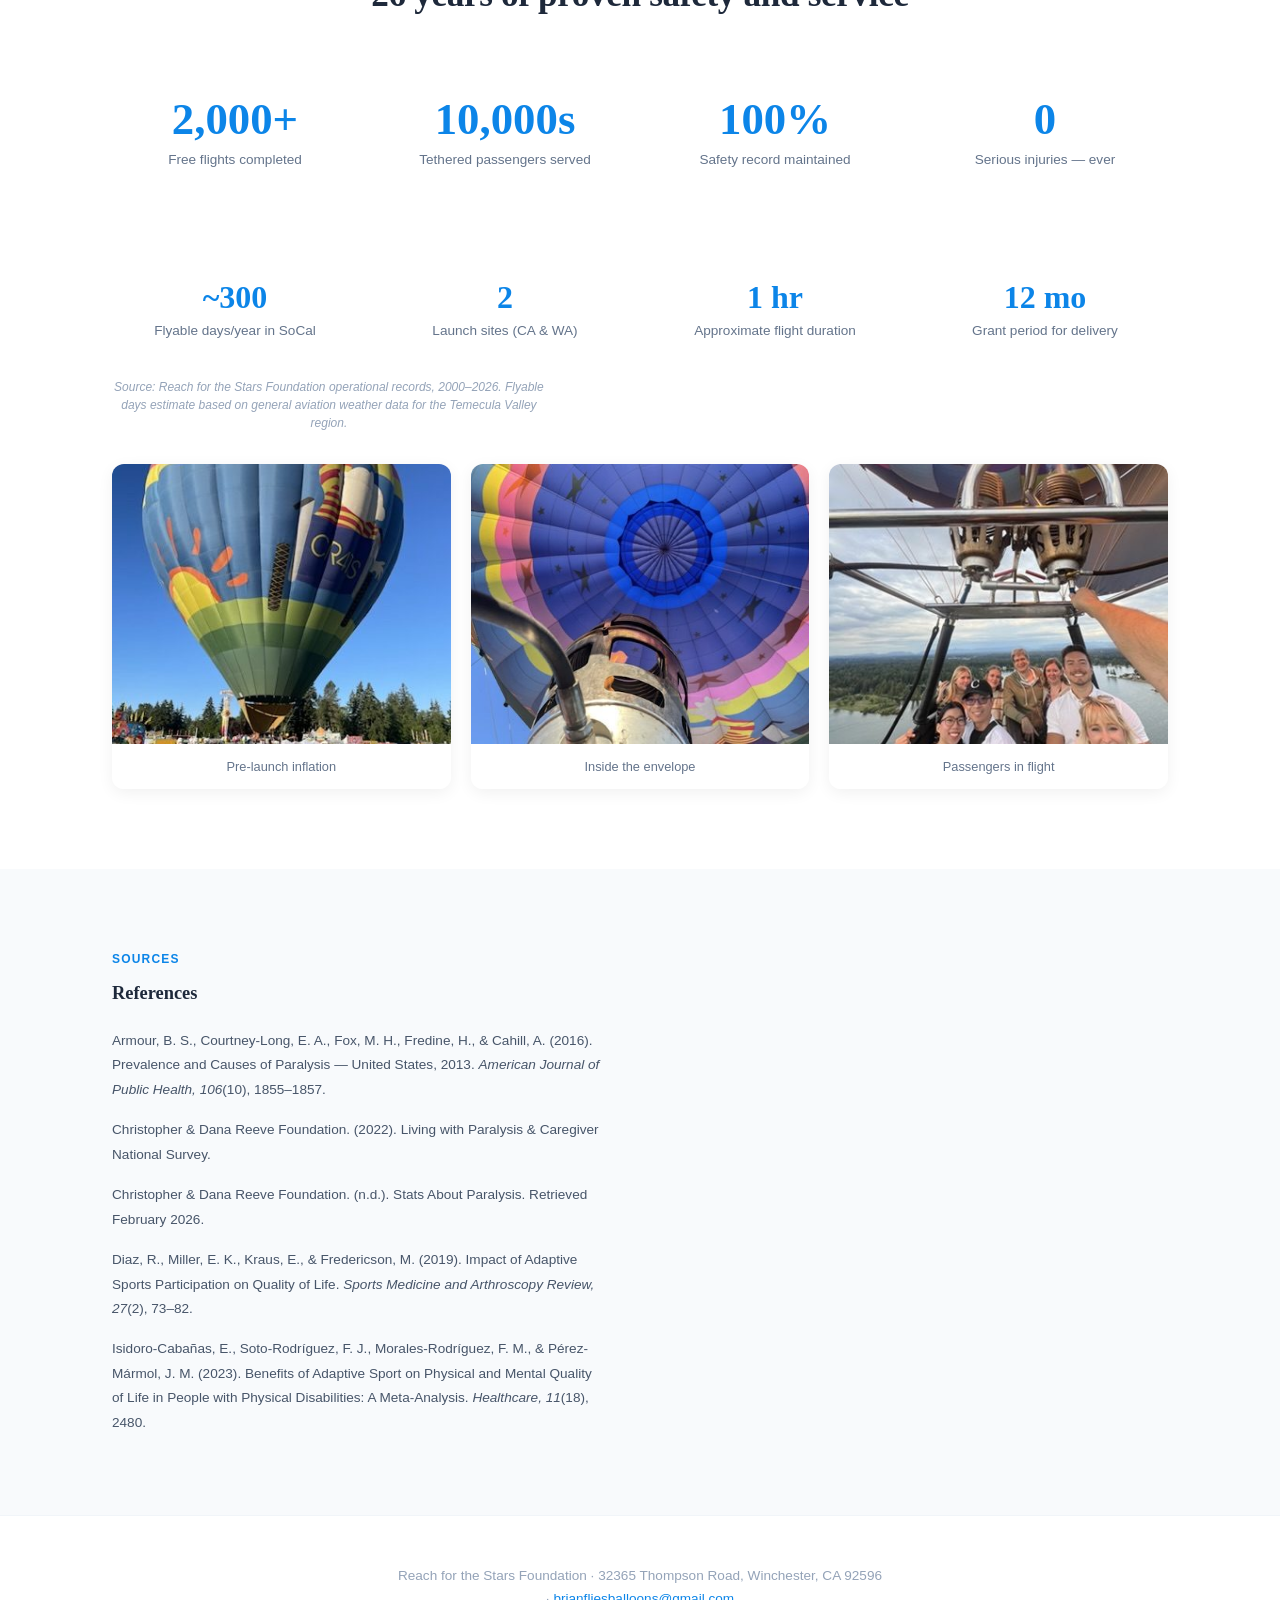
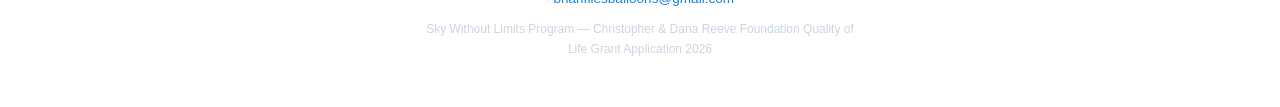
==== commit e0eb6db2: "Add photos across all pages 10 optimized photos placed throughout the site: - Hero images on each pa" ====
--- a/impact.html
+++ b/impact.html
@@ -179,6 +179,7 @@
     <p class="section-label fade-up">Impact &amp; Data</p>
     <h1 class="fade-up delay-1">The numbers behind the mission</h1>
     <p class="lead fade-up delay-2">Data on paralysis prevalence, the evidence base for adaptive recreation, program economics, and our projected outcomes.</p>
+    <img src="images/balloon-over-river.jpg" alt="Colorful balloon floating above an autumn river and forest" class="hero-photo fade-up delay-3" style="max-height: 400px;">
   </div>
 </section>
 
@@ -455,6 +456,20 @@
       </div>
     </div>
     <p class="source-note mt-4">Source: Reach for the Stars Foundation operational records, 2000–2026. Flyable days estimate based on general aviation weather data for the Temecula Valley region.</p>
+    <div class="photo-grid mt-6" style="grid-template-columns: repeat(3, 1fr);">
+      <div class="photo-card">
+        <img src="images/r4ts-balloon-field.jpg" alt="The R4TS balloon inflating on a field">
+        <div class="photo-caption">Pre-launch inflation</div>
+      </div>
+      <div class="photo-card">
+        <img src="images/inside-envelope-colorful.jpg" alt="View looking up inside the colorful balloon envelope">
+        <div class="photo-caption">Inside the envelope</div>
+      </div>
+      <div class="photo-card">
+        <img src="images/passengers-selfie.jpg" alt="Passengers enjoying a flight together">
+        <div class="photo-caption">Passengers in flight</div>
+      </div>
+    </div>
   </div>
 </section>
 
--- a/styles.css
+++ b/styles.css
@@ -644,6 +644,101 @@
   margin-left: 0.35rem;
 }
 
+/* ---- Photo Styles ---- */
+.hero-photo {
+  width: 100%;
+  max-height: 520px;
+  object-fit: cover;
+  border-radius: 16px;
+  margin-top: 2.5rem;
+  box-shadow: 0 8px 30px rgba(0, 0, 0, 0.08);
+}
+
+.photo-grid {
+  display: grid;
+  grid-template-columns: repeat(auto-fit, minmax(280px, 1fr));
+  gap: 1.25rem;
+  margin-top: 2rem;
+}
+
+.photo-card {
+  border-radius: 12px;
+  overflow: hidden;
+  position: relative;
+  box-shadow: 0 4px 16px rgba(0, 0, 0, 0.06);
+  transition: transform var(--transition), box-shadow var(--transition);
+}
+
+.photo-card:hover {
+  transform: translateY(-4px);
+  box-shadow: 0 12px 32px rgba(0, 0, 0, 0.1);
+}
+
+.photo-card img {
+  width: 100%;
+  height: 280px;
+  object-fit: cover;
+  display: block;
+}
+
+.photo-card .photo-caption {
+  padding: 0.75rem 1rem;
+  background: var(--white);
+  font-size: 0.8rem;
+  color: var(--slate-500);
+  text-align: center;
+}
+
+.photo-feature {
+  display: grid;
+  grid-template-columns: 1fr 1fr;
+  gap: 2rem;
+  align-items: center;
+  margin: 2.5rem 0;
+}
+
+.photo-feature img {
+  width: 100%;
+  border-radius: 12px;
+  box-shadow: 0 8px 24px rgba(0, 0, 0, 0.08);
+}
+
+.photo-feature .photo-text {
+  padding: 1rem 0;
+}
+
+.photo-feature.reverse {
+  direction: rtl;
+}
+
+.photo-feature.reverse > * {
+  direction: ltr;
+}
+
+.photo-inline {
+  border-radius: 12px;
+  overflow: hidden;
+  margin: 2rem 0;
+  box-shadow: 0 4px 16px rgba(0, 0, 0, 0.06);
+}
+
+.photo-inline img {
+  width: 100%;
+  max-height: 400px;
+  object-fit: cover;
+  display: block;
+}
+
+@media (max-width: 768px) {
+  .photo-feature {
+    grid-template-columns: 1fr;
+    gap: 1.25rem;
+  }
+  .photo-feature.reverse { direction: ltr; }
+  .photo-card img { height: 220px; }
+  .hero-photo { max-height: 300px; }
+}
+
 /* ---- Animations ---- */
 @keyframes fadeUp {
   from { opacity: 0; transform: translateY(20px); }
